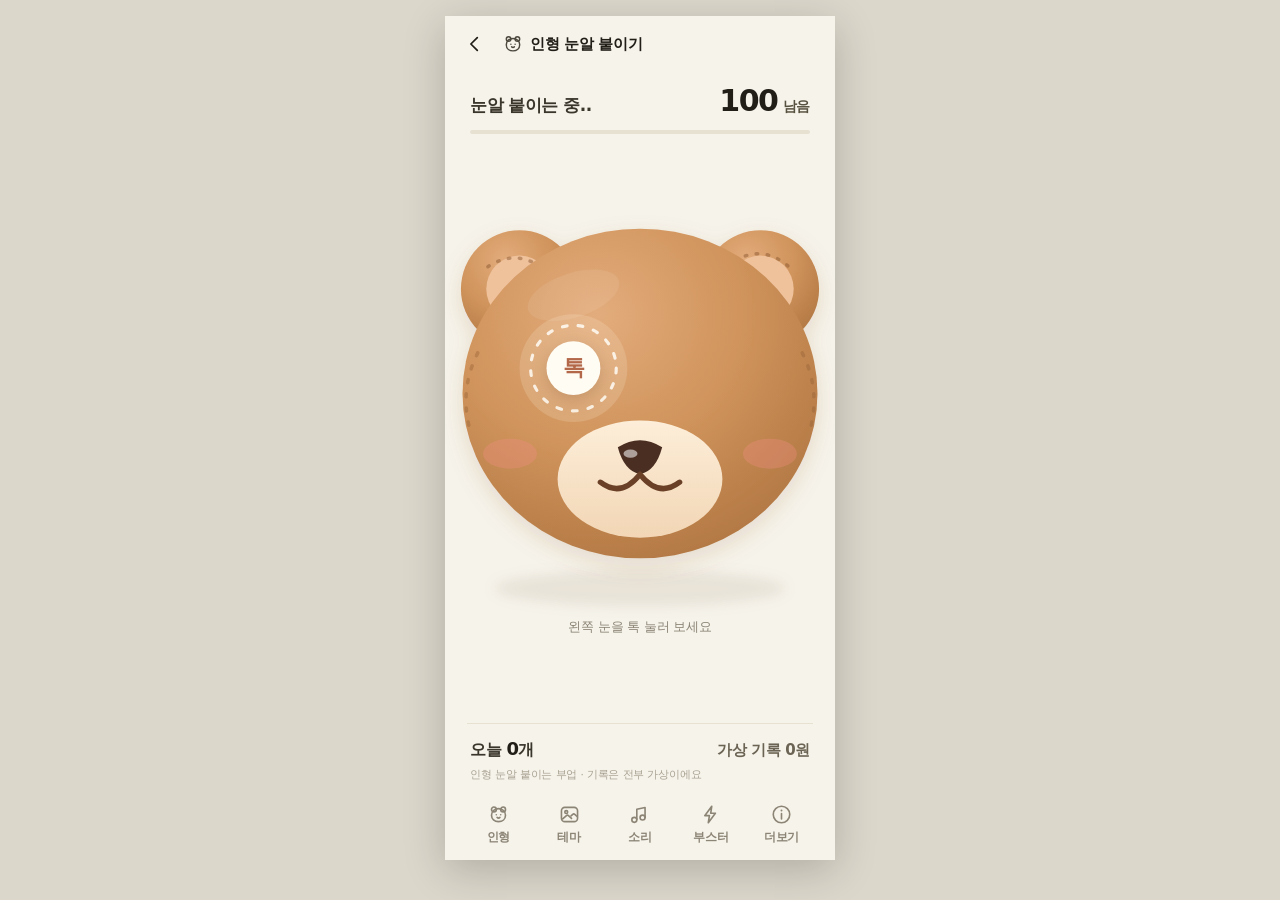
==== preview-390.html @ 55d2f27e "인형이 컨테이너에 눌리지 않게 고정" ====
<!DOCTYPE html>
<html lang="ko">
<head>
  <meta charset="utf-8" />
  <title>미리보기 390×844</title>
  <style>
    html, body { margin: 0; background: #dcd7cb; }
    body { display: flex; align-items: flex-start; justify-content: center; padding: 16px; }
    iframe { width: 390px; height: 844px; border: 0; background: #F6F3EB; box-shadow: 0 10px 40px rgba(0,0,0,.2); }
  </style>
</head>
<body>
  <iframe src="./index.html?v=moktak10" title="390x844 미리보기"></iframe>
</body>
</html>
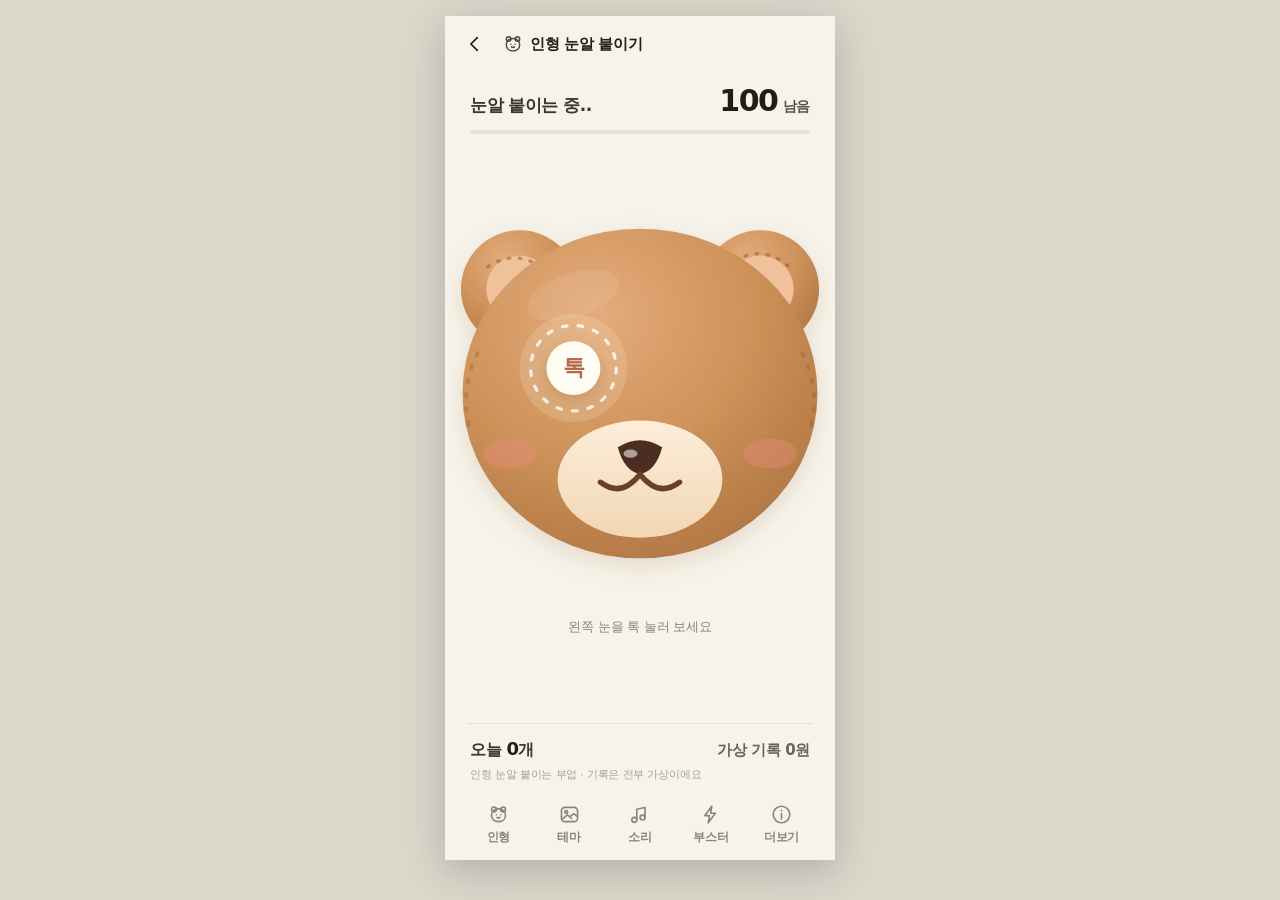
==== commit efc689d9: "떠 있는 그림자 제거, 진행 바 대비 보정, 알림 제목 낭독 개선" ====
--- a/preview-390.html
+++ b/preview-390.html
@@ -10,6 +10,6 @@
   </style>
 </head>
 <body>
-  <iframe src="./index.html?v=moktak10" title="390x844 미리보기"></iframe>
+  <iframe src="./index.html?v=moktak13" title="390x844 미리보기"></iframe>
 </body>
 </html>
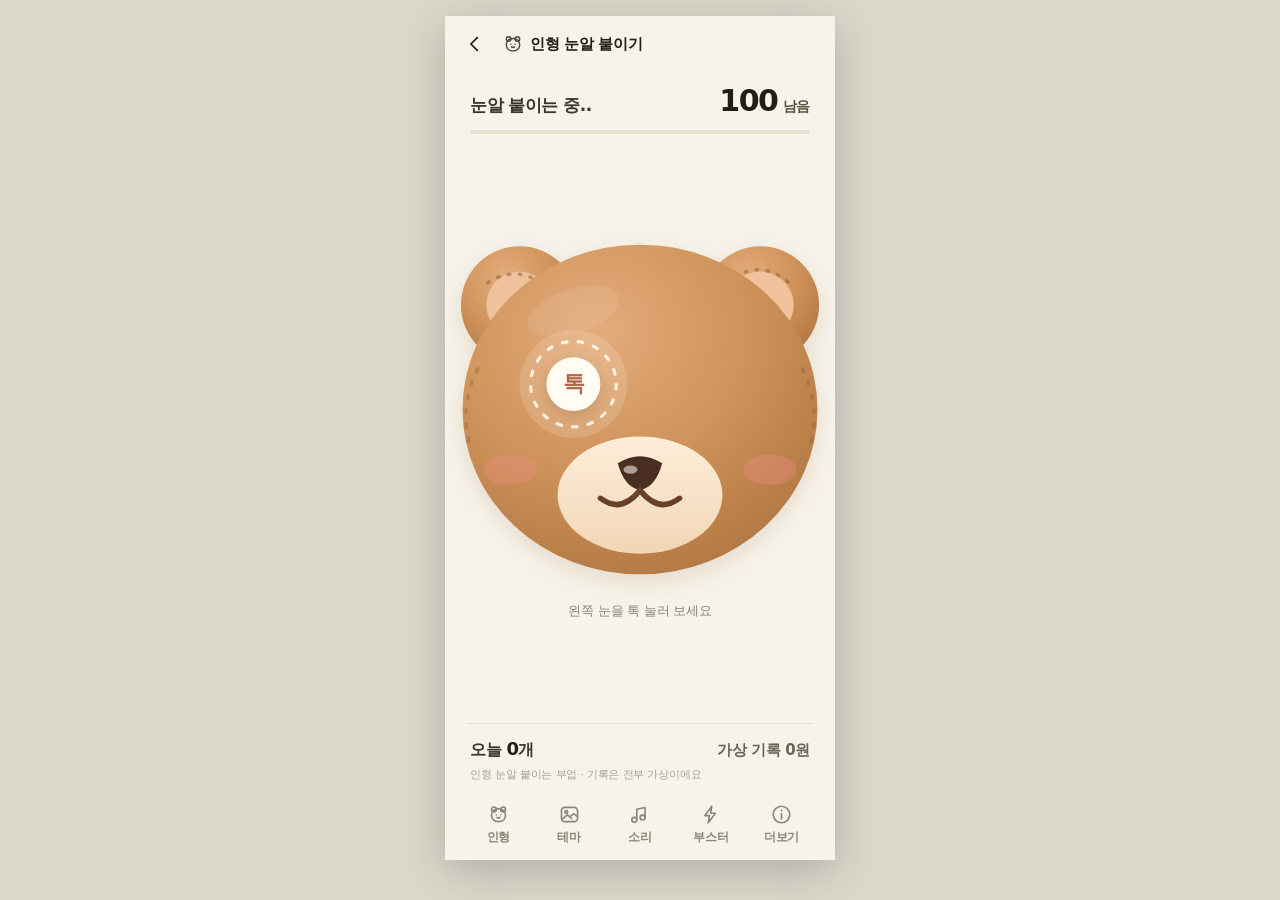
==== commit 486f0d06: "인형 아래 빈 여백을 줄여 안내 줄을 가까이" ====
--- a/preview-390.html
+++ b/preview-390.html
@@ -10,6 +10,6 @@
   </style>
 </head>
 <body>
-  <iframe src="./index.html?v=moktak13" title="390x844 미리보기"></iframe>
+  <iframe src="./index.html?v=moktak14" title="390x844 미리보기"></iframe>
 </body>
 </html>
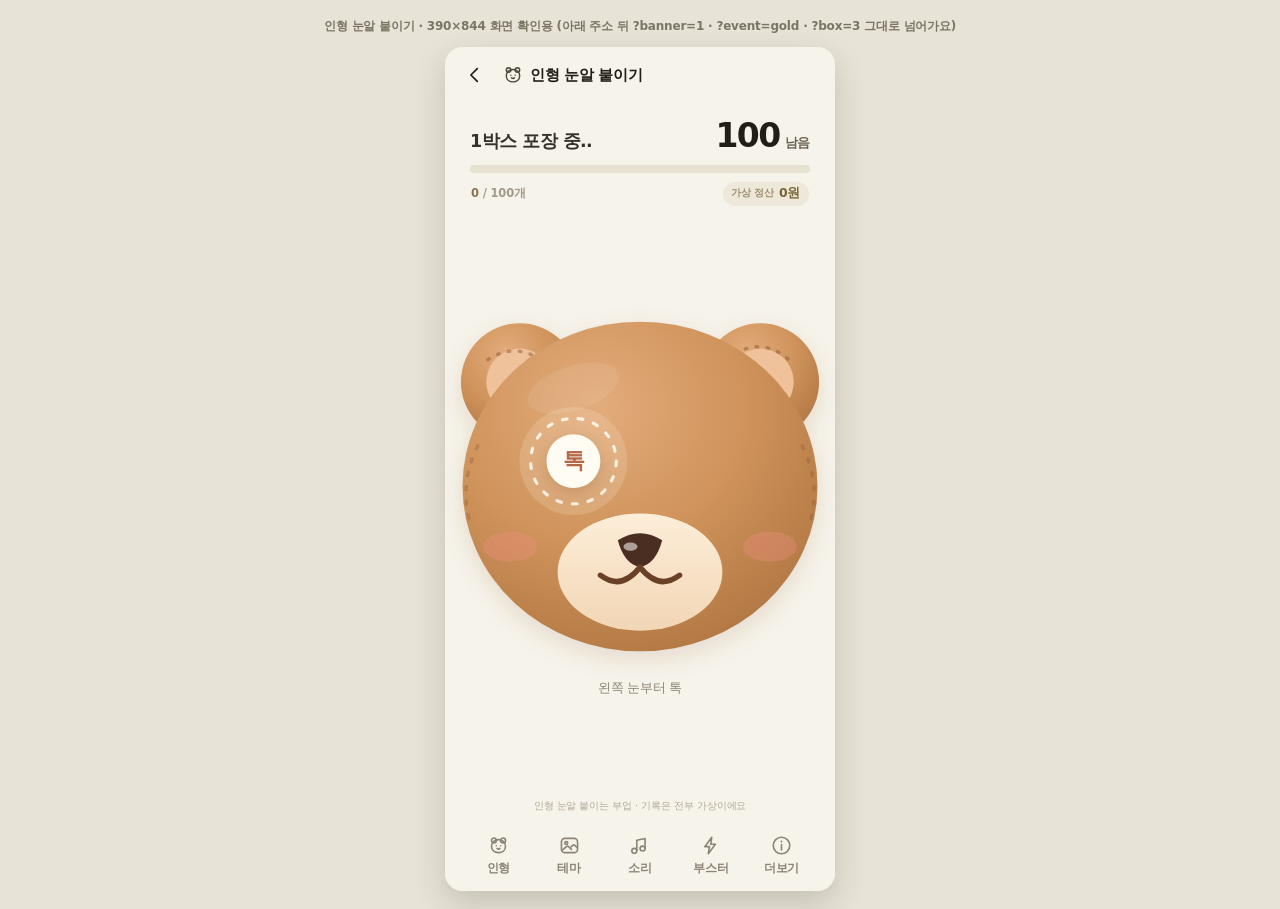
==== commit 7fd4fcf4: "상단 현황 한 곳으로 통합: 박스 진행 + 누적 + 가상 정산 배지, 인형 아래 요약 줄 제거 (moktak23)" ====
--- a/preview-390.html
+++ b/preview-390.html
@@ -2,14 +2,25 @@
 <html lang="ko">
 <head>
   <meta charset="utf-8" />
-  <title>미리보기 390×844</title>
+  <meta name="viewport" content="width=device-width, initial-scale=1" />
+  <title>인형 눈알 붙이기 · 390×844 미리보기</title>
   <style>
-    html, body { margin: 0; background: #dcd7cb; }
-    body { display: flex; align-items: flex-start; justify-content: center; padding: 16px; }
-    iframe { width: 390px; height: 844px; border: 0; background: #F6F3EB; box-shadow: 0 10px 40px rgba(0,0,0,.2); }
+    html, body { margin: 0; padding: 0; background: #E8E3D7; font-family: "Pretendard", "Apple SD Gothic Neo", system-ui, sans-serif; }
+    .wrap { display: flex; flex-direction: column; align-items: center; gap: 12px; padding: 18px; }
+    .wrap p { margin: 0; font-size: 12px; font-weight: 600; letter-spacing: -0.2px; color: #7C7565; }
+    iframe { width: 390px; height: 844px; border: 0; border-radius: 18px; background: #F6F3EB; box-shadow: 0 12px 32px rgba(40, 34, 22, 0.18); }
   </style>
 </head>
 <body>
-  <iframe src="./index.html?v=moktak14" title="390x844 미리보기"></iframe>
+  <div class="wrap">
+    <p>인형 눈알 붙이기 · 390×844 화면 확인용 (아래 주소 뒤 ?banner=1 · ?event=gold · ?box=3 그대로 넘어가요)</p>
+    <iframe id="frame" src="./index.html" title="인형 눈알 붙이기 390×844 미리보기"></iframe>
+  </div>
+  <script>
+    (function () {
+      var q = window.location.search;
+      if (q) document.getElementById('frame').src = './index.html' + q;
+    })();
+  </script>
 </body>
 </html>
